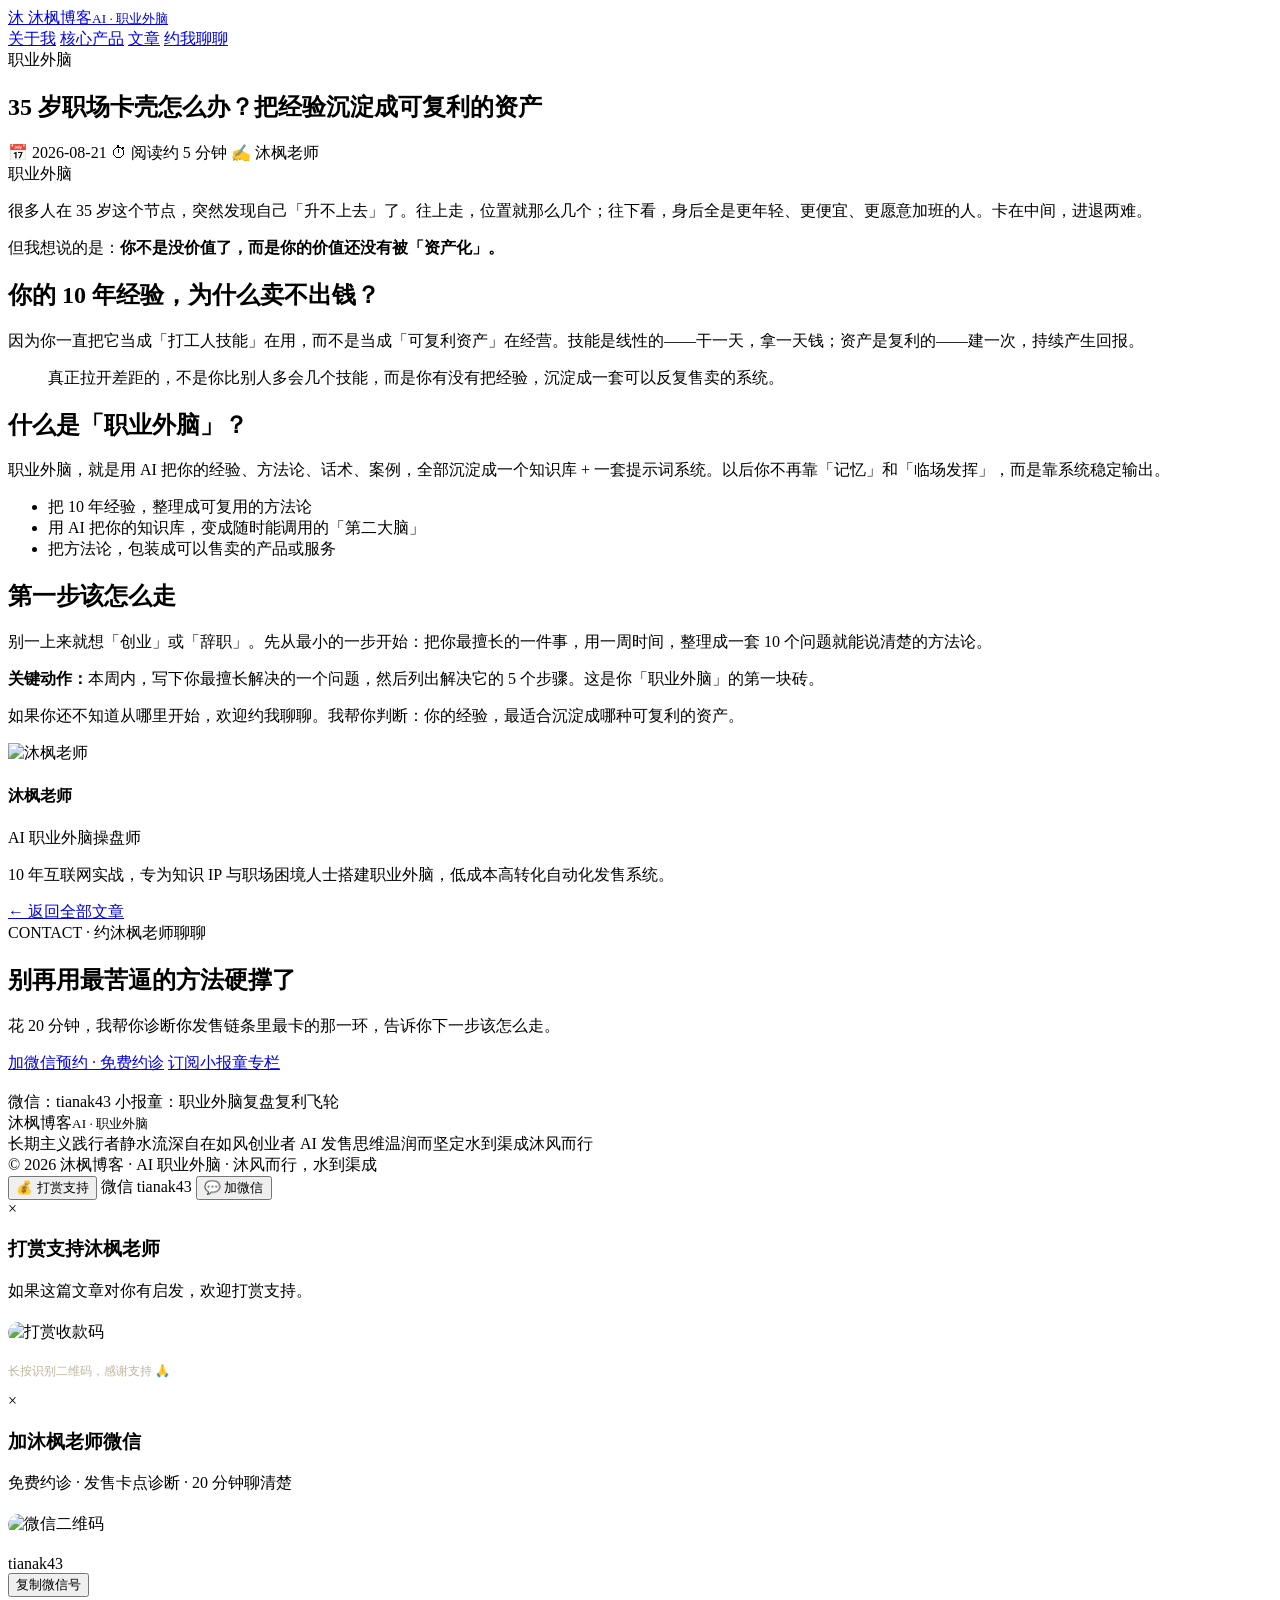
==== article.html @ c53f03a8 "deploy mufeng-blog site" ====
<!DOCTYPE html>
<html lang="zh-CN">
<head>
<meta charset="UTF-8">
<meta name="viewport" content="width=device-width, initial-scale=1.0">
<title>文章详情 · 沐枫博客</title>
<link rel="preconnect" href="https://fonts.googleapis.com">
<link rel="preconnect" href="https://fonts.gstatic.com" crossorigin>
<link href="https://fonts.googleapis.com/css2?family=Noto+Serif+SC:wght@500;600;700;900&family=Noto+Sans+SC:wght@300;400;500;700&display=swap" rel="stylesheet">
<link rel="stylesheet" href="style.css">
</head>
<body>

<!-- 导航 -->
<header id="header">
  <div class="wrap nav">
    <a class="brand" href="index.html">
      <span class="brand-mark">沐</span>
      <span class="brand-name">沐枫博客<small>AI · 职业外脑</small></span>
    </a>
    <nav class="nav-links" id="navLinks">
      <a href="index.html#about">关于我</a>
      <a href="index.html#products">核心产品</a>
      <a href="index.html#posts">文章</a>
      <a href="index.html#contact" class="nav-cta">约我聊聊</a>
    </nav>
    <div class="nav-burger" id="burger" onclick="document.getElementById('navLinks').classList.toggle('open')">
      <span></span><span></span><span></span>
    </div>
  </div>
</header>

<!-- 文章头 -->
<section class="article-hero">
  <div class="article-head">
    <div class="cat" id="aCat">职业外脑</div>
    <h1 id="aTitle">35 岁职场卡壳怎么办？把经验沉淀成可复利的资产</h1>
    <div class="article-meta">
      <span id="aDate">📅 2026-08-21</span>
      <span id="aRead">⏱ 阅读约 5 分钟</span>
      <span>✍️ 沐枫老师</span>
    </div>
  </div>
  <div class="article-cover t3" id="aCover">职业外脑</div>
</section>

<!-- 正文 -->
<article class="article-body">
  <div class="prose" id="aBody"></div>

  <div class="author-box">
    <img src="assets/avatar.jpg" alt="沐枫老师">
    <div class="info">
      <h4>沐枫老师</h4>
      <div class="role">AI 职业外脑操盘师</div>
      <p>10 年互联网实战，专为知识 IP 与职场困境人士搭建职业外脑，低成本高转化自动化发售系统。</p>
    </div>
  </div>

  <div class="back-link"><a href="index.html#posts">← 返回全部文章</a></div>
</article>

<!-- CTA -->
<section class="cta" id="contact">
  <div class="wrap">
    <div class="reveal">
      <div class="sec-kicker" style="color:var(--gold-soft)">CONTACT · 约沐枫老师聊聊</div>
      <h2 class="sec-title">别再用最苦逼的方法硬撑了</h2>
      <p>花 20 分钟，我帮你诊断你发售链条里最卡的那一环，告诉你下一步该怎么走。</p>
      <div class="cta-links">
        <a class="btn btn-primary" href="https://mp.weixin.qq.com/s/91KeBuyKSpL8HPCSSfm9bg" target="_blank" rel="noopener">加微信预约 · 免费约诊</a>
        <a class="btn btn-ghost" href="https://xiaobot.net/p/1968532?refer=0e32756f-9536-4839-a35a-4283cbd5a959" target="_blank" rel="noopener">订阅小报童专栏</a>
      </div>
      <div class="cta-links" style="margin-top:18px">
        <span class="cta-chip">微信：tianak43</span>
        <span class="cta-chip">小报童：职业外脑复盘复利飞轮</span>
      </div>
    </div>
  </div>
</section>

<!-- 页脚 -->
<footer>
  <div class="wrap">
    <div class="foot-grid">
      <div class="foot-brand">沐枫博客<small>AI · 职业外脑</small></div>
      <div class="foot-tags">
        <span>长期主义践行者</span><span>静水流深</span><span>自在如风</span><span>创业者</span>
        <span>AI 发售思维</span><span>温润而坚定</span><span>水到渠成</span><span>沐风而行</span>
      </div>
    </div>
    <div class="foot-bottom">
      © 2026 沐枫博客 · AI 职业外脑 · 沐风而行，水到渠成
    </div>
  </div>
</footer>

<!-- 打赏 / 加微信 浮动条 -->
<div class="float-bar" id="floatBar">
  <button class="fb-btn fb-tip" onclick="openModal('tipModal')">💰 打赏支持</button>
  <span class="fb-id">微信 tianak43</span>
  <button class="fb-btn fb-wx" onclick="openModal('wxModal')">💬 加微信</button>
</div>

<!-- 打赏弹窗 -->
<div class="modal-overlay" id="tipModal">
  <div class="modal">
    <span class="close" onclick="closeModal('tipModal')">×</span>
    <h3>打赏支持沐枫老师</h3>
    <p>如果这篇文章对你有启发，欢迎打赏支持。</p>
    <img src="assets/tip-qr.jpg" alt="打赏收款码" style="display:block;margin:20px auto;max-height:280px;width:auto;border-radius:14px">
    <p style="font-size:12px;color:#c0b49d">长按识别二维码，感谢支持 🙏</p>
  </div>
</div>

<!-- 加微信弹窗 -->
<div class="modal-overlay" id="wxModal">
  <div class="modal">
    <span class="close" onclick="closeModal('wxModal')">×</span>
    <h3>加沐枫老师微信</h3>
    <p>免费约诊 · 发售卡点诊断 · 20 分钟聊清楚</p>
    <img src="assets/wechat-qr.jpg" alt="微信二维码" style="display:block;margin:20px auto;max-height:280px;width:auto;border-radius:14px">
    <div class="wx-id">tianak43</div>
    <button class="btn-copy" id="copyBtn" onclick="copyWx()">复制微信号</button>
  </div>
</div>

<script>
  /* ============================================================
     ★ 在这里添加你的文章（复制下面一段，改 id / 字段即可）
     然后首页卡片链接写 article.html?id=你的id
     ============================================================ */
  const ARTICLES = {
    demo: {
      title: "35 岁职场卡壳怎么办？把经验沉淀成可复利的资产",
      category: "职业外脑",
      coverClass: "t3",
      coverText: "职业外脑",
      date: "2026-08-21",
      read: "阅读约 5 分钟",
      body: `
        <p>很多人在 35 岁这个节点，突然发现自己「升不上去」了。往上走，位置就那么几个；往下看，身后全是更年轻、更便宜、更愿意加班的人。卡在中间，进退两难。</p>
        <p>但我想说的是：<b>你不是没价值了，而是你的价值还没有被「资产化」。</b></p>
        <h2>你的 10 年经验，为什么卖不出钱？</h2>
        <p>因为你一直把它当成「打工人技能」在用，而不是当成「可复利资产」在经营。技能是线性的——干一天，拿一天钱；资产是复利的——建一次，持续产生回报。</p>
        <blockquote>真正拉开差距的，不是你比别人多会几个技能，而是你有没有把经验，沉淀成一套可以反复售卖的系统。</blockquote>
        <h2>什么是「职业外脑」？</h2>
        <p>职业外脑，就是用 AI 把你的经验、方法论、话术、案例，全部沉淀成一个知识库 + 一套提示词系统。以后你不再靠「记忆」和「临场发挥」，而是靠系统稳定输出。</p>
        <ul>
          <li>把 10 年经验，整理成可复用的方法论</li>
          <li>用 AI 把你的知识库，变成随时能调用的「第二大脑」</li>
          <li>把方法论，包装成可以售卖的产品或服务</li>
        </ul>
        <h2>第一步该怎么走</h2>
        <p>别一上来就想「创业」或「辞职」。先从最小的一步开始：把你最擅长的一件事，用一周时间，整理成一套 10 个问题就能说清楚的方法论。</p>
        <div class="callout"><b>关键动作：</b>本周内，写下你最擅长解决的一个问题，然后列出解决它的 5 个步骤。这是你「职业外脑」的第一块砖。</div>
        <p>如果你还不知道从哪里开始，欢迎约我聊聊。我帮你判断：你的经验，最适合沉淀成哪种可复利的资产。</p>
      `
    },

    /* 复制这段来新增一篇文章
    "ai-sellpoint": {
      title: "为什么你发的内容没人下单？",
      category: "AI 发售思维",
      coverClass: "t1",
      coverText: "AI 发售",
      date: "2026-08-20",
      read: "阅读约 6 分钟",
      body: `<p>正文内容……</p>`
    },
    */
  };

  const id = new URLSearchParams(location.search).get('id') || 'demo';
  const a = ARTICLES[id] || ARTICLES.demo;

  document.title = a.title + ' · 沐枫博客';
  document.getElementById('aTitle').textContent = a.title;
  document.getElementById('aCat').textContent = a.category;
  document.getElementById('aDate').textContent = '📅 ' + a.date;
  document.getElementById('aRead').textContent = '⏱ ' + a.read;
  const cover = document.getElementById('aCover');
  cover.className = 'article-cover ' + (a.coverClass || 't3');
  cover.textContent = a.coverText || a.category;
  document.getElementById('aBody').innerHTML = a.body;

  // 导航滚动阴影 + 移动端菜单
  const header = document.getElementById('header');
  const onScroll = () => header.classList.toggle('scrolled', window.scrollY > 20);
  window.addEventListener('scroll', onScroll, { passive: true });
  onScroll();
  document.querySelectorAll('.nav-links a').forEach(x =>
    x.addEventListener('click', () => document.getElementById('navLinks').classList.remove('open')));

  // 打赏 / 加微信 浮动条：正文进入视口后显示
  const floatBar = document.getElementById('floatBar');
  window.addEventListener('scroll', () => {
    const article = document.querySelector('.article-body');
    if (!article) return;
    const show = article.getBoundingClientRect().top < window.innerHeight * 0.6;
    floatBar.classList.toggle('show', show);
  }, { passive: true });

  function openModal(id) { document.getElementById(id).classList.add('open'); document.body.style.overflow = 'hidden'; }
  function closeModal(id) { document.getElementById(id).classList.remove('open'); document.body.style.overflow = ''; }
  document.querySelectorAll('.modal-overlay').forEach(ov =>
    ov.addEventListener('click', e => { if (e.target === ov) closeModal(ov.id); }));

  function copyWx() {
    const btn = document.getElementById('copyBtn');
    const done = () => { btn.textContent = '已复制 ✓'; btn.classList.add('copied'); setTimeout(() => { btn.textContent = '复制微信号'; btn.classList.remove('copied'); }, 2000); };
    if (navigator.clipboard && navigator.clipboard.writeText) {
      navigator.clipboard.writeText('tianak43').then(done).catch(() => { btn.textContent = '请手动输入：tianak43'; });
    } else {
      btn.textContent = '请手动输入：tianak43';
    }
  }
</script>

</body>
</html>
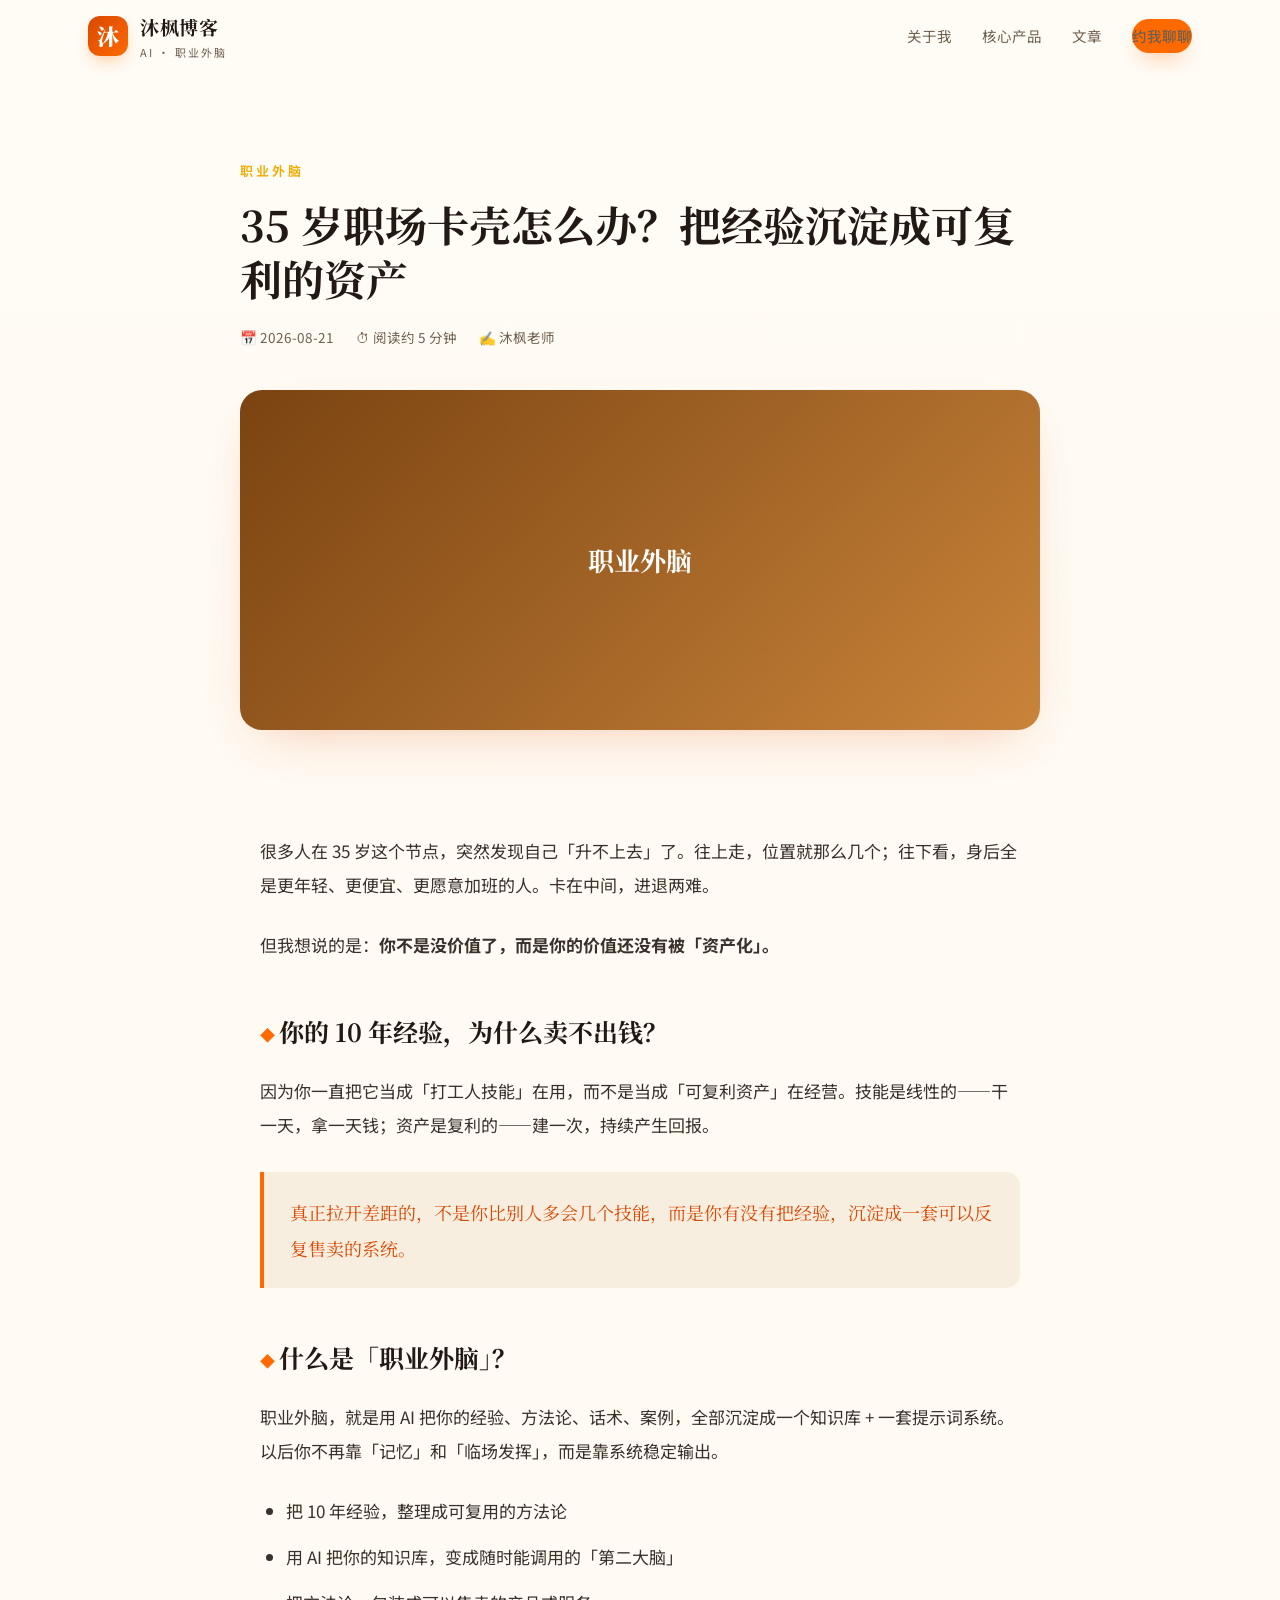
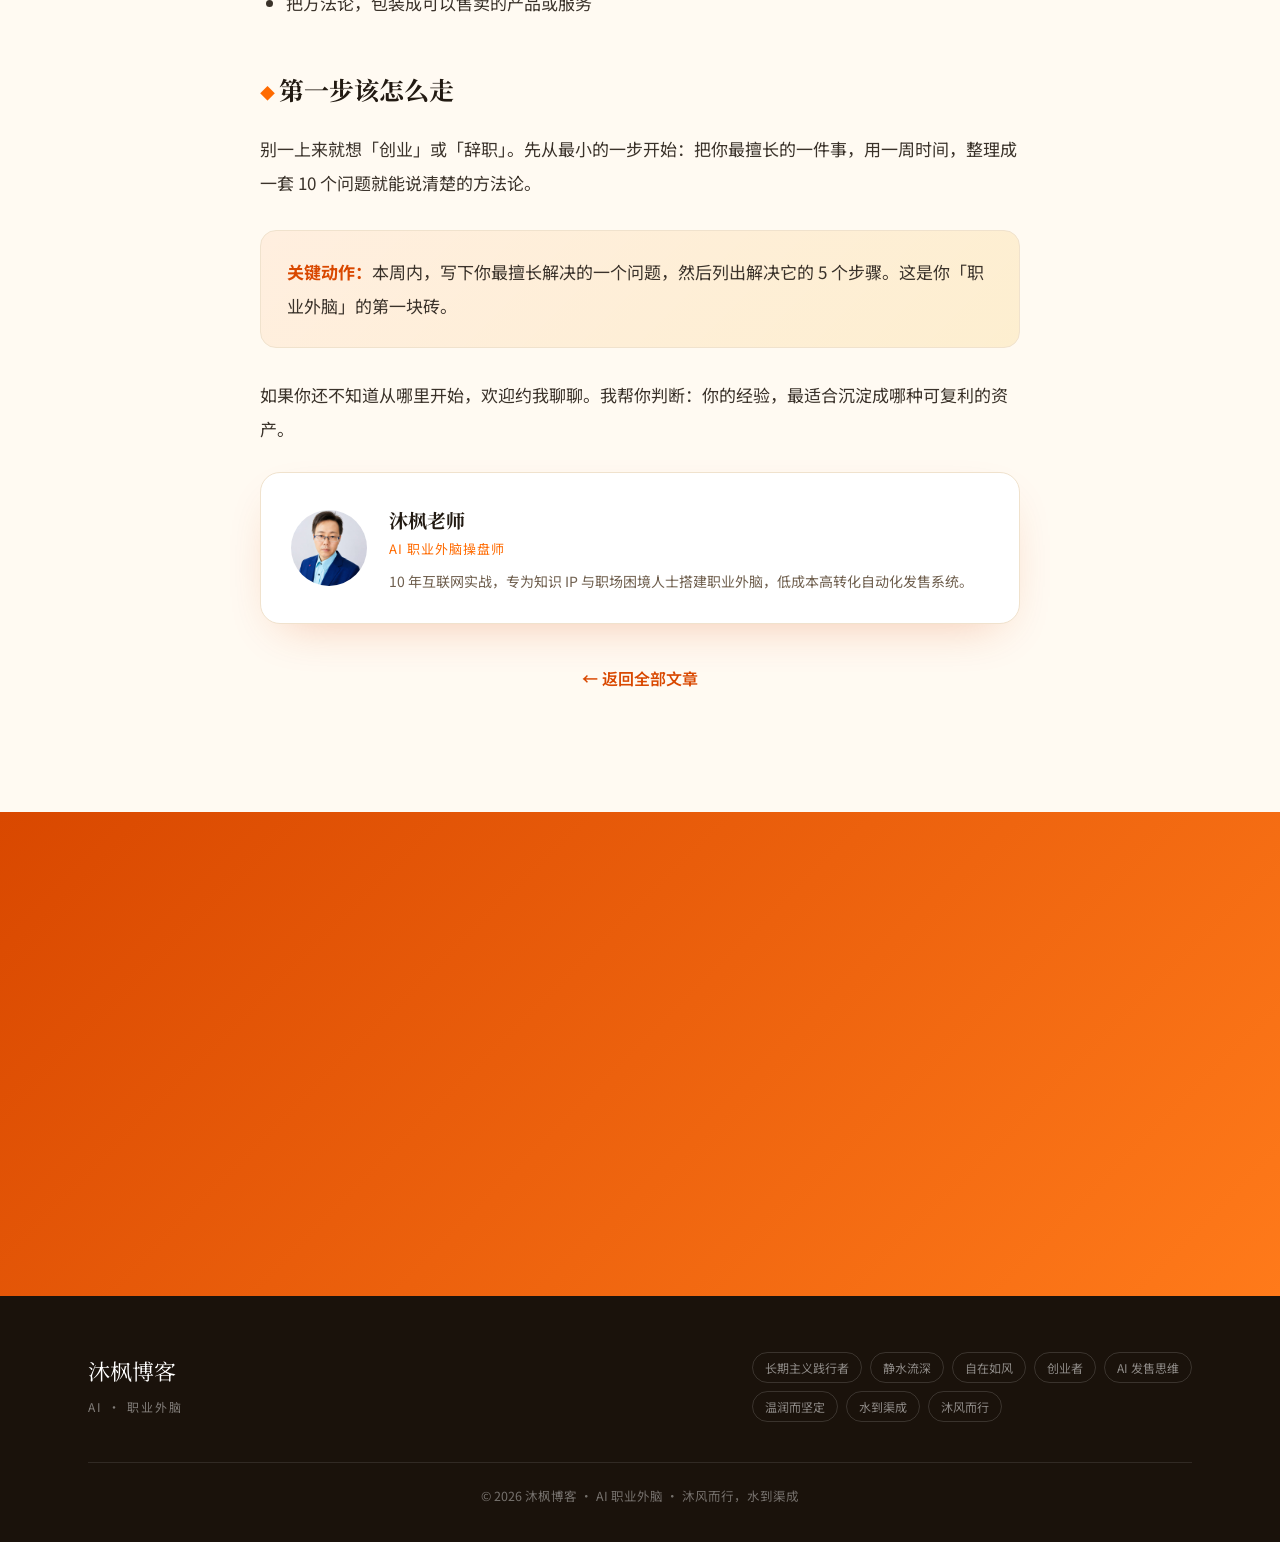
==== commit b5532d84: "add 3 articles" ====
--- a/article.html
+++ b/article.html
@@ -158,17 +158,87 @@
       `
     },
 
-    /* 复制这段来新增一篇文章
-    "ai-sellpoint": {
-      title: "为什么你发的内容没人下单？",
-      category: "AI 发售思维",
+    dianjinshou: {
+      title: "发售点金手：把「想卖不会卖」的课程，变成一套能成交的发售方案",
+      category: "发售点金手",
       coverClass: "t1",
-      coverText: "AI 发售",
+      coverText: "发售点金手",
       date: "2026-08-20",
       read: "阅读约 6 分钟",
-      body: `<p>正文内容……</p>`
+      body: `
+        <p>做知识付费最难受的，往往不是「做课」，而是「卖课」。</p>
+        <p>课做出来了，朋友圈要发、直播要讲、销售页要改、私聊要跟——天天写到半夜，可客户看完还是没感觉，咨询没几个，成交全靠硬催。</p>
+        <p>你不是不努力。你是<strong>缺一套把「想卖」变成「能卖」的系统</strong>。</p>
+        <h2>一场能成交的发售，就这五步</h2>
+        <p>我把一场真正能成交的发售，拆成五个环节。缺一个，最后一步都会漏气。</p>
+        <h2>第一步 · 有卖点</h2>
+        <p>大部分课程卖不动，卡在第一步：你自己都说不清「这门课到底解决了谁、什么问题」。卖点不是「我讲了很多干货」，而是「学完你就能……」的那个结果。</p>
+        <h2>第二步 · 有内容</h2>
+        <p>卖点定了，才有内容。朋友圈、直播、销售页，本质上都是同一个卖点的不同表达，不是三套互不相干的东西。</p>
+        <h2>第三步 · 有话术</h2>
+        <p>客户不问，不是没需求，是你没给他「值得问一句」的话术钩子。好的话术不是逼单，是帮客户把心里的疑问说出来。</p>
+        <h2>第四步 · 有节奏</h2>
+        <p>发售不是一天憋个大招，是一连串有节奏的铺垫、升温、成交、交付。节奏乱了，再好的内容也白费。</p>
+        <h2>第五步 · 有成交路径</h2>
+        <p>从「看到你」到「付钱」，中间每一步都要有人接。路径断了，前面全白干。</p>
+        <blockquote>真正卡住你的，不是不会用 AI，而是没有一套能直接生产成交素材的提示词系统。</blockquote>
+        <div class="callout"><strong>下一步动作：</strong>拿你正在卖的那门课，写下「学完这门课，学员能做出什么结果」。写不出来，说明第一步还没走通——这比任何技巧都重要。</div>
+        <p>发售从来不靠灵感，靠的是把这五步一步步走扎实。</p>
+      `
     },
-    */
+
+    tishici: {
+      title: "为什么你的 AI 内容没人下单？你缺的不是 AI，是一套提示词系统",
+      category: "AI 发售思维",
+      coverClass: "t2",
+      coverText: "AI 发售思维",
+      date: "2026-08-18",
+      read: "阅读约 5 分钟",
+      body: `
+        <p>很多人以为「会用 AI」就等于「会卖货」。这是最大的误会。</p>
+        <p>AI 确实帮你生成了很多内容：朋友圈、直播稿、销售页、私聊话术，几秒钟出一堆。可发出去——没人心动、没人咨询、没人下单。</p>
+        <p>于是你得出结论：AI 不过如此。其实不是 AI 没用，是<strong>你给它的指令，本来就不对</strong>。</p>
+        <h2>AI 是放大镜，不是发动机</h2>
+        <p>你给它「帮我写一条朋友圈」，它给你的是一条平庸的朋友圈；你给它一套带成交视角的提示词，它给你的才是能戳中客户的内容。输入决定输出。</p>
+        <h2>三个最常见的错</h2>
+        <ul>
+          <li><strong>把 AI 当搜索引擎</strong>——问它「怎么写文案」，得到的都是正确的废话；</li>
+          <li><strong>让 AI 自由发挥</strong>——没有约束，它就给你一堆漂亮但不动人的词；</li>
+          <li><strong>没有成交视角</strong>——写的时候只想「好看」，没想「客户看完会不会想咨询」。</li>
+        </ul>
+        <h2>什么是一套「能成交」的提示词系统</h2>
+        <p>它不是一句提示词，是一组被验证过的、按发售环节组织的指令集：卖点提炼、朋友圈钩子、直播逐字稿、私聊破冰、逼单节奏，每个环节都有固定的模板。</p>
+        <blockquote>AI 帮你把「写」变快了，但「写什么、写给谁、为什么能成交」这三件事，得由系统来保证。</blockquote>
+        <div class="callout"><strong>下一步动作：</strong>把你最近发的一条朋友圈拿出来，问自己三个问题：这条是给谁看的？看完他会有什么感受？看完他想不想来找你？答不上来，就说明缺了「成交视角」。</div>
+        <p>工具不决定结果，系统才决定结果。</p>
+      `
+    },
+
+    fulifeilun: {
+      title: "从职场困局到复利飞轮：普通人怎么迈出第一步",
+      category: "复利飞轮",
+      coverClass: "t3",
+      coverText: "复利飞轮",
+      date: "2026-08-15",
+      read: "阅读约 7 分钟",
+      body: `
+        <p>35 岁前后，很多人会突然撞上一堵墙：往上升，位子就那么多；往下看，身后全是更年轻、更便宜的人。</p>
+        <p>卡在中间，进退两难。但我要说一句可能不好听的话：<strong>你不是没价值了，是你的价值还没被「资产化」</strong>。</p>
+        <h2>技能是线性的，资产是复利的</h2>
+        <p>打工人的技能，干一天拿一天钱，是线性的；资产，建一次持续产生回报，是复利的。同样 10 年经验，有人把它当技能慢慢耗，有人把它变成一套可反复售卖的东西——十年后，差距天壤之别。</p>
+        <h2>什么是「复利飞轮」</h2>
+        <p>把你最擅长的那件事，沉淀成方法论 → 用方法论做出产品 → 产品带来用户和口碑 → 反过来继续打磨方法论。转起来之后，它会自己越转越快。</p>
+        <h2>第一步：找到你「能复利」的那块经验</h2>
+        <ul>
+          <li>你解决过最多、别人常来问你的那个问题是什么？</li>
+          <li>这个问题，你能不能讲出 5 个步骤？</li>
+          <li>讲完之后，对方能不能照着做出结果？</li>
+        </ul>
+        <blockquote>拉开差距的，不是你比别人多会几个技能，而是你有没有把经验，沉淀成一套可以反复售卖的系统。</blockquote>
+        <div class="callout"><strong>下一步动作：</strong>本周内，写下你最擅长解决的一个问题，以及解决它的 5 个步骤。这是你复利飞轮的第一块砖。</div>
+        <p>别等「想清楚了」再开始。飞轮是在转动的过程中，越转越清楚的。</p>
+      `
+    }
   };
 
   const id = new URLSearchParams(location.search).get('id') || 'demo';
--- a/style.css
+++ b/style.css
@@ -0,0 +1,416 @@
+/* ============================================================
+   沐枫博客 · AI 职业外脑
+   成交学 · 暖橙配色主题
+   ============================================================ */
+:root {
+  --ink: #221a12;            /* 主文字 暖墨 */
+  --ink-soft: #6f5f4e;       /* 次级文字 */
+  --paper: #fffaf2;          /* 暖纸底 */
+  --paper-2: #f8eee0;        /* 深一档暖底 */
+  --card: #ffffff;
+  --brand: #ff6a00;          /* 主橙 */
+  --brand-deep: #d94800;     /* 深橙红 */
+  --brand-soft: #ffa04d;     /* 浅橙 */
+  --gold: #f2a900;           /* 金色 */
+  --gold-soft: #ffe0a3;      /* 浅金 */
+  --line: #f0e2cd;
+  --shadow: 0 18px 50px -22px rgba(217, 72, 0, .32);
+  --radius: 20px;
+  --maxw: 1160px;
+  --serif: "Noto Serif SC", "Songti SC", "STSong", "SimSun", Georgia, serif;
+  --sans: "Noto Sans SC", -apple-system, BlinkMacSystemFont, "PingFang SC", "Hiragino Sans GB", "Microsoft YaHei", "Segoe UI", Roboto, sans-serif;
+}
+
+* { margin: 0; padding: 0; box-sizing: border-box; }
+html { scroll-behavior: smooth; -webkit-text-size-adjust: 100%; }
+body {
+  font-family: var(--sans);
+  color: var(--ink);
+  background: var(--paper);
+  line-height: 1.75;
+  font-weight: 400;
+  overflow-x: hidden;
+}
+a { color: inherit; text-decoration: none; }
+img { max-width: 100%; display: block; }
+::selection { background: rgba(255, 106, 0, .18); }
+
+.wrap { max-width: var(--maxw); margin: 0 auto; padding: 0 28px; }
+section { padding: 96px 0; position: relative; }
+
+/* ===== 顶部导航 ===== */
+header {
+  position: fixed; top: 0; left: 0; right: 0; z-index: 100;
+  transition: background .35s ease, box-shadow .35s ease, border-color .35s ease;
+  border-bottom: 1px solid transparent;
+}
+header.scrolled {
+  background: rgba(255, 250, 242, .88);
+  backdrop-filter: blur(14px);
+  -webkit-backdrop-filter: blur(14px);
+  border-bottom-color: var(--line);
+}
+.nav { display: flex; align-items: center; justify-content: space-between; height: 72px; }
+.brand { display: flex; align-items: center; gap: 12px; }
+.brand-mark {
+  width: 40px; height: 40px; border-radius: 12px;
+  background: linear-gradient(135deg, var(--brand-deep), var(--brand));
+  color: #fff; display: grid; place-items: center;
+  font-family: var(--serif); font-weight: 900; font-size: 22px;
+  box-shadow: 0 8px 20px -8px rgba(255, 106, 0, .6);
+}
+.brand-name { font-family: var(--serif); font-weight: 700; font-size: 19px; letter-spacing: .5px; }
+.brand-name small { display: block; font-family: var(--sans); font-weight: 400; font-size: 11px; color: var(--ink-soft); letter-spacing: 2px; }
+.nav-links { display: flex; gap: 30px; align-items: center; }
+.nav-links a { font-size: 14.5px; color: var(--ink-soft); position: relative; padding: 4px 0; transition: color .2s; }
+.nav-links a::after {
+  content: ""; position: absolute; left: 0; bottom: -2px; width: 0; height: 2px;
+  background: var(--brand); border-radius: 2px; transition: width .25s ease;
+}
+.nav-links a:hover { color: var(--brand-deep); }
+.nav-links a:hover::after { width: 100%; }
+.nav-cta {
+  background: var(--brand); color: #fff; padding: 9px 20px; border-radius: 999px;
+  font-size: 14px; font-weight: 500; transition: background .25s, transform .25s;
+  box-shadow: 0 10px 24px -10px rgba(255, 106, 0, .6);
+}
+.nav-cta:hover { background: var(--brand-deep); transform: translateY(-1px); }
+.nav-burger { display: none; flex-direction: column; gap: 5px; cursor: pointer; padding: 6px; }
+.nav-burger span { width: 24px; height: 2px; background: var(--ink); border-radius: 2px; transition: .3s; }
+
+/* ===== Hero ===== */
+.hero {
+  min-height: 100vh; display: flex; align-items: center;
+  background:
+    radial-gradient(1100px 600px at 85% -10%, rgba(255, 106, 0, .14), transparent 60%),
+    radial-gradient(900px 500px at -10% 110%, rgba(242, 169, 0, .20), transparent 55%),
+    linear-gradient(180deg, #fffcf6 0%, var(--paper) 100%);
+  padding: 140px 0 90px;
+  overflow: hidden;
+}
+.hero::before {
+  content: ""; position: absolute; inset: 0; pointer-events: none; opacity: .5;
+  background-image: radial-gradient(rgba(217, 72, 0, .05) 1px, transparent 1px);
+  background-size: 28px 28px;
+  mask-image: linear-gradient(180deg, #000 0%, transparent 80%);
+}
+.hero-grid { display: grid; grid-template-columns: 1.15fr .85fr; gap: 60px; align-items: center; position: relative; }
+.hero-eyebrow {
+  display: inline-flex; align-items: center; gap: 10px;
+  font-size: 13.5px; letter-spacing: 2px; color: var(--brand);
+  font-weight: 600; margin-bottom: 22px;
+}
+.hero-eyebrow::before { content: ""; width: 34px; height: 2px; background: var(--gold); }
+.hero h1 { font-family: var(--serif); font-size: clamp(42px, 6vw, 66px); font-weight: 900; line-height: 1.18; letter-spacing: 1px; }
+.hero h1 .name { color: var(--brand-deep); }
+.hero .sub { margin-top: 18px; font-size: clamp(17px, 2.2vw, 21px); color: var(--ink-soft); font-weight: 400; max-width: 560px; }
+.hero .sub b { color: var(--brand-deep); font-weight: 600; }
+.hero-tags { display: flex; flex-wrap: wrap; gap: 10px; margin-top: 28px; }
+.hero-tags span {
+  font-size: 13px; padding: 7px 15px; border-radius: 999px;
+  border: 1px solid var(--line); background: rgba(255,255,255,.7);
+  color: var(--ink-soft); transition: .25s;
+}
+.hero-tags span:hover { border-color: var(--brand-soft); color: var(--brand-deep); transform: translateY(-2px); }
+.hero-actions { display: flex; gap: 16px; margin-top: 38px; flex-wrap: wrap; }
+.btn { display: inline-flex; align-items: center; gap: 8px; padding: 14px 30px; border-radius: 999px; font-size: 15px; font-weight: 500; transition: .25s; cursor: pointer; border: none; font-family: inherit; }
+.btn-primary { background: var(--brand); color: #fff; box-shadow: 0 16px 34px -12px rgba(255, 106, 0, .55); }
+.btn-primary:hover { background: var(--brand-deep); transform: translateY(-2px); }
+.btn-ghost { background: transparent; color: var(--brand-deep); border: 1.5px solid var(--brand-soft); }
+.btn-ghost:hover { background: rgba(255, 106, 0, .07); transform: translateY(-2px); }
+.hero-meta { display: flex; gap: 34px; margin-top: 44px; flex-wrap: wrap; }
+.hero-meta .m b { display: block; font-family: var(--serif); font-size: 26px; color: var(--brand-deep); }
+.hero-meta .m span { font-size: 12.5px; color: var(--ink-soft); letter-spacing: 1px; }
+
+.hero-visual { position: relative; display: flex; justify-content: center; }
+.hero-card {
+  width: 100%; max-width: 380px; background: var(--card);
+  border-radius: 28px; padding: 34px 30px;
+  box-shadow: var(--shadow); border: 1px solid rgba(240, 226, 205, .8);
+  position: relative;
+}
+.hero-card .seal {
+  position: absolute; top: -22px; right: 26px; width: 56px; height: 56px;
+  background: linear-gradient(135deg, var(--gold), #c88400); color: #fff;
+  border-radius: 50%; display: grid; place-items: center; font-family: var(--serif);
+  font-weight: 900; font-size: 13px; line-height: 1.15; text-align: center;
+  box-shadow: 0 12px 26px -8px rgba(200, 132, 0, .6); transform: rotate(8deg);
+}
+.hero-card .avatar {
+  width: 96px; height: 96px; border-radius: 50%; margin: 0 auto 18px;
+  object-fit: cover; display: block;
+  box-shadow: 0 14px 30px -10px rgba(217, 72, 0, .45);
+  border: 3px solid #fff;
+}
+.hero-card h3 { text-align: center; font-family: var(--serif); font-size: 24px; }
+.hero-card .role { text-align: center; color: var(--brand); font-size: 14px; letter-spacing: 2px; margin-top: 4px; font-weight: 500; }
+.hero-card .divider { height: 1px; background: var(--line); margin: 20px 0; }
+.hero-card ul { list-style: none; }
+.hero-card li { display: flex; gap: 10px; font-size: 14.5px; color: var(--ink-soft); padding: 7px 0; align-items: flex-start; }
+.hero-card li::before { content: "◆"; color: var(--gold); font-size: 9px; margin-top: 8px; }
+
+/* ===== 通用节标题 ===== */
+.sec-head { max-width: 720px; margin: 0 auto 56px; text-align: center; }
+.sec-kicker { font-size: 13px; letter-spacing: 3px; color: var(--gold); font-weight: 600; }
+.sec-title { font-family: var(--serif); font-size: clamp(28px, 4vw, 40px); font-weight: 700; margin-top: 12px; line-height: 1.3; }
+.sec-title em { font-style: normal; color: var(--brand-deep); }
+.sec-desc { margin-top: 16px; color: var(--ink-soft); font-size: 16px; }
+
+/* ===== 关于 ===== */
+.about { background: linear-gradient(180deg, var(--paper) 0%, #fff 100%); }
+.about-grid { display: grid; grid-template-columns: .9fr 1.1fr; gap: 60px; align-items: center; }
+.about-photo {
+  position: relative; border-radius: 28px; overflow: hidden; aspect-ratio: 4/5;
+  background: linear-gradient(160deg, var(--brand-deep), var(--brand-soft));
+  display: grid; place-items: center; box-shadow: var(--shadow);
+}
+.about-photo img { position: absolute; inset: 0; width: 100%; height: 100%; object-fit: cover; }
+.about-photo .caption { position: absolute; bottom: 22px; left: 22px; color: #fff; font-size: 13px; letter-spacing: 2px; text-shadow: 0 2px 10px rgba(0,0,0,.4); z-index: 1; }
+.about-body .intro { font-size: 17px; color: var(--ink-soft); }
+.about-body .intro b { color: var(--brand-deep); }
+.about-facts { display: grid; grid-template-columns: 1fr 1fr; gap: 14px; margin: 28px 0; }
+.fact { background: var(--paper); border: 1px solid var(--line); border-radius: 14px; padding: 16px 18px; }
+.fact b { display: block; font-family: var(--serif); color: var(--brand-deep); font-size: 15px; }
+.fact span { font-size: 12.5px; color: var(--ink-soft); }
+.about-points { list-style: none; }
+.about-points li { display: flex; gap: 12px; padding: 11px 0; border-bottom: 1px dashed var(--line); font-size: 15px; align-items: flex-start; }
+.about-points li:last-child { border-bottom: none; }
+.about-points .tick { color: var(--brand); font-weight: 700; flex-shrink: 0; }
+
+/* ===== 产品 ===== */
+.products { background: var(--paper-2); }
+.cards { display: grid; grid-template-columns: repeat(3, 1fr); gap: 26px; }
+.card {
+  background: var(--card); border-radius: var(--radius); padding: 34px 30px;
+  border: 1px solid var(--line); transition: .3s; position: relative; overflow: hidden;
+}
+.card:hover { transform: translateY(-6px); box-shadow: var(--shadow); border-color: transparent; }
+.card .num { font-family: var(--serif); font-size: 13px; letter-spacing: 2px; color: var(--gold); font-weight: 600; }
+.card .icon {
+  width: 52px; height: 52px; border-radius: 14px; margin: 16px 0 20px;
+  display: grid; place-items: center; font-size: 24px;
+  background: linear-gradient(135deg, rgba(255,106,0,.12), rgba(242,169,0,.06));
+}
+.card h3 { font-family: var(--serif); font-size: 22px; margin-bottom: 10px; }
+.card p { color: var(--ink-soft); font-size: 14.5px; }
+.card .tag-row { display: flex; flex-wrap: wrap; gap: 8px; margin-top: 18px; }
+.card .tag-row span { font-size: 12px; padding: 5px 12px; border-radius: 999px; background: var(--paper-2); color: var(--brand-deep); }
+.card.featured { background: linear-gradient(160deg, var(--brand-deep), #ff7a1a); color: #fff; border-color: transparent; }
+.card.featured p { color: rgba(255,255,255,.86); }
+.card.featured .num, .card.featured h3 { color: #fff; }
+.card.featured .icon { background: rgba(255,255,255,.14); }
+.card.featured .tag-row span { background: rgba(255,255,255,.16); color: #fff; }
+.card.featured .btn-line { color: var(--gold-soft); font-weight: 600; margin-top: 20px; display: inline-flex; align-items: center; gap: 6px; }
+
+/* ===== 痛点 ===== */
+.pain { background: linear-gradient(180deg, #23170c 0%, #130c05 100%); color: #fff; overflow: hidden; }
+.pain::after { content: ""; position: absolute; inset: 0; pointer-events: none; opacity: .25;
+  background-image: radial-gradient(rgba(255, 160, 77, .16) 1px, transparent 1px); background-size: 30px 30px; }
+.pain .sec-title { color: #fff; }
+.pain .sec-kicker { color: var(--gold-soft); }
+.pain .sec-desc { color: rgba(255,255,255,.72); }
+.pain-quote { text-align: center; max-width: 760px; margin: 0 auto 46px; font-family: var(--serif); font-size: clamp(18px, 2.4vw, 23px); line-height: 1.9; }
+.pain-quote em { font-style: normal; color: var(--gold-soft); }
+.pain-grid { display: grid; grid-template-columns: repeat(3, 1fr); gap: 22px; position: relative; z-index: 1; }
+.pain-card { background: rgba(255,255,255,.06); border: 1px solid rgba(255,255,255,.14); border-radius: 18px; padding: 28px 26px; backdrop-filter: blur(4px); }
+.pain-card .ph { font-size: 30px; margin-bottom: 14px; }
+.pain-card h4 { font-size: 17px; margin-bottom: 10px; font-weight: 600; }
+.pain-card p { color: rgba(255,255,255,.7); font-size: 14px; }
+.pain-card p em { font-style: normal; color: var(--gold-soft); }
+
+/* ===== 解决路径（五步） ===== */
+.solution { background: #fff; }
+.steps { display: grid; grid-template-columns: repeat(5, 1fr); gap: 18px; margin-top: 10px; }
+.step { text-align: center; position: relative; padding: 26px 14px; }
+.step .dot {
+  width: 54px; height: 54px; margin: 0 auto 16px; border-radius: 50%;
+  display: grid; place-items: center; font-family: var(--serif); font-weight: 900; font-size: 20px;
+  background: linear-gradient(135deg, var(--gold), #d18b00); color: #fff;
+  box-shadow: 0 12px 26px -8px rgba(209, 139, 0, .5);
+}
+.step h4 { font-family: var(--serif); font-size: 17px; margin-bottom: 6px; }
+.step p { font-size: 13px; color: var(--ink-soft); }
+.step:not(:last-child)::after {
+  content: ""; position: absolute; top: 27px; right: -9px; width: 18px; height: 1px;
+  background: var(--gold); opacity: .5;
+}
+.solution-banner {
+  margin-top: 52px; display: flex; align-items: center; gap: 42px; text-align: left;
+  background: linear-gradient(135deg, rgba(255,106,0,.08), rgba(242,169,0,.12));
+  border: 1px solid var(--line); border-radius: var(--radius); padding: 34px 38px;
+}
+.solution-banner .sb-img { width: 200px; flex-shrink: 0; border-radius: 16px; box-shadow: 0 18px 40px -16px rgba(0,0,0,.35); }
+.solution-banner .sb-text { flex: 1; }
+.solution-banner p { font-family: var(--serif); font-size: 20px; line-height: 1.8; }
+.solution-banner p b { color: var(--brand-deep); }
+.solution-banner .sb-tag { display: inline-block; margin-top: 14px; font-size: 14px; color: var(--ink-soft); }
+@media (max-width: 640px) {
+  .solution-banner { flex-direction: column; text-align: center; gap: 24px; }
+  .solution-banner .sb-img { width: 170px; margin: 0 auto; }
+}
+
+/* ===== 目标用户 ===== */
+.audience { background: var(--paper); }
+.aud-grid { display: grid; grid-template-columns: repeat(4, 1fr); gap: 20px; }
+.aud { background: var(--card); border: 1px solid var(--line); border-radius: 18px; padding: 28px 24px; transition: .3s; }
+.aud:hover { transform: translateY(-4px); box-shadow: var(--shadow); }
+.aud .emoji { font-size: 30px; }
+.aud h4 { font-family: var(--serif); font-size: 17px; margin: 14px 0 8px; }
+.aud p { font-size: 13.5px; color: var(--ink-soft); }
+
+/* ===== 文章 ===== */
+.posts { background: #fff; }
+.post-grid { display: grid; grid-template-columns: repeat(3, 1fr); gap: 26px; }
+.post { background: var(--paper); border: 1px solid var(--line); border-radius: var(--radius); overflow: hidden; transition: .3s; display: flex; flex-direction: column; }
+.post:hover { transform: translateY(-5px); box-shadow: var(--shadow); }
+.post .thumb { height: 170px; display: grid; place-items: center; color: #fff; font-family: var(--serif); font-size: 20px; font-weight: 700; }
+.post .body { padding: 24px 26px 26px; display: flex; flex-direction: column; flex: 1; }
+.post .cat { font-size: 12px; letter-spacing: 2px; color: var(--gold); font-weight: 600; }
+.post h4 { font-family: var(--serif); font-size: 19px; margin: 8px 0 10px; line-height: 1.5; }
+.post p { font-size: 13.5px; color: var(--ink-soft); flex: 1; }
+.post .more { margin-top: 16px; font-size: 13.5px; color: var(--brand); font-weight: 600; display: inline-flex; align-items: center; gap: 5px; }
+.t1 { background: linear-gradient(135deg, var(--brand-deep), var(--brand-soft)); }
+.t2 { background: linear-gradient(135deg, #a36a00, var(--gold)); }
+.t3 { background: linear-gradient(135deg, #7a4311, #c9843a); }
+
+/* ===== CTA ===== */
+.cta { background: linear-gradient(135deg, var(--brand-deep), #ff7a1a); color: #fff; text-align: center; }
+.cta .sec-title { color: #fff; }
+.cta p { color: rgba(255,255,255,.85); max-width: 640px; margin: 18px auto 34px; }
+.cta .btn-primary { background: #fff; color: var(--brand-deep); box-shadow: 0 16px 34px -12px rgba(0,0,0,.3); }
+.cta .btn-primary:hover { background: var(--gold-soft); color: #5b3a00; }
+.cta .btn-ghost { color: #fff; border-color: rgba(255,255,255,.6); }
+.cta .btn-ghost:hover { background: rgba(255,255,255,.12); }
+.cta-links { display: flex; justify-content: center; gap: 18px; flex-wrap: wrap; }
+.cta-chip {
+  display: inline-flex; align-items: center; gap: 8px; padding: 12px 22px; border-radius: 999px;
+  background: rgba(255,255,255,.14); border: 1px solid rgba(255,255,255,.3); font-size: 14px;
+}
+
+/* ===== 页脚 ===== */
+footer { background: #1a120b; color: rgba(255,255,255,.55); padding: 56px 0 36px; }
+.foot-grid { display: flex; justify-content: space-between; gap: 40px; flex-wrap: wrap; }
+.foot-brand { font-family: var(--serif); font-size: 22px; color: #fff; }
+.foot-brand small { display: block; font-family: var(--sans); font-size: 12px; color: rgba(255,255,255,.45); letter-spacing: 2px; margin-top: 6px; }
+.foot-tags { display: flex; flex-wrap: wrap; gap: 8px; max-width: 440px; }
+.foot-tags span { font-size: 12px; color: rgba(255,255,255,.5); border: 1px solid rgba(255,255,255,.14); padding: 4px 12px; border-radius: 999px; }
+.foot-bottom { margin-top: 40px; padding-top: 22px; border-top: 1px solid rgba(255,255,255,.1); font-size: 12.5px; text-align: center; color: rgba(255,255,255,.4); }
+
+/* ===== 文章详情页 ===== */
+.article-hero { padding: 160px 0 64px; background: linear-gradient(180deg, #fffcf6, var(--paper)); }
+.article-head { max-width: 800px; margin: 0 auto; }
+.article-head .cat { font-size: 13px; letter-spacing: 3px; color: var(--gold); font-weight: 600; }
+.article-head h1 { font-family: var(--serif); font-size: clamp(28px, 4.5vw, 42px); line-height: 1.3; margin: 14px 0 20px; }
+.article-meta { display: flex; gap: 22px; color: var(--ink-soft); font-size: 13.5px; flex-wrap: wrap; }
+.article-meta span { display: inline-flex; align-items: center; gap: 6px; }
+.article-cover { max-width: 800px; margin: 40px auto 0; border-radius: 22px; overflow: hidden; height: 340px; display: grid; place-items: center; color: #fff; font-family: var(--serif); font-size: 26px; font-weight: 700; box-shadow: var(--shadow); }
+.article-body { max-width: 760px; margin: 0 auto; padding: 40px 0 80px; }
+.prose { font-size: 17px; line-height: 2.0; color: #3a322a; }
+.prose p { margin-bottom: 26px; }
+.prose h2 { font-family: var(--serif); font-size: 25px; margin: 44px 0 18px; color: var(--ink); }
+.prose h2::before { content: "◆ "; color: var(--brand); font-size: .6em; vertical-align: middle; }
+.prose ul, .prose ol { margin: 0 0 26px; padding-left: 26px; }
+.prose li { margin-bottom: 12px; }
+.prose blockquote {
+  border-left: 4px solid var(--brand); background: var(--paper-2); border-radius: 0 14px 14px 0;
+  padding: 22px 26px; margin: 30px 0; font-family: var(--serif); font-size: 18px; color: var(--brand-deep);
+}
+.prose .callout {
+  background: linear-gradient(135deg, rgba(255,106,0,.08), rgba(242,169,0,.14));
+  border: 1px solid var(--line); border-radius: 16px; padding: 24px 26px; margin: 30px 0;
+}
+.prose .callout b { color: var(--brand-deep); }
+
+.author-box {
+  max-width: 760px; margin: 0 auto; background: var(--card); border: 1px solid var(--line);
+  border-radius: var(--radius); padding: 30px; display: flex; gap: 22px; align-items: center; box-shadow: var(--shadow);
+}
+.author-box img { width: 76px; height: 76px; border-radius: 50%; object-fit: cover; flex-shrink: 0; }
+.author-box .info h4 { font-family: var(--serif); font-size: 19px; }
+.author-box .info .role { color: var(--brand); font-size: 13px; letter-spacing: 1px; margin: 2px 0 8px; }
+.author-box .info p { font-size: 14px; color: var(--ink-soft); }
+.back-link { text-align: center; margin: 40px 0; }
+.back-link a { color: var(--brand-deep); font-weight: 600; }
+
+/* ===== 显现动画 ===== */
+.reveal { opacity: 0; transform: translateY(28px); transition: opacity .7s ease, transform .7s ease; }
+.reveal.in { opacity: 1; transform: none; }
+
+/* ===== 响应式 ===== */
+@media (max-width: 980px) {
+  .hero-grid, .about-grid { grid-template-columns: 1fr; }
+  .hero-visual { order: -1; }
+  .cards { grid-template-columns: 1fr 1fr; }
+  .steps { grid-template-columns: repeat(3, 1fr); }
+  .step:not(:last-child)::after { display: none; }
+  .aud-grid { grid-template-columns: 1fr 1fr; }
+  .post-grid { grid-template-columns: 1fr 1fr; }
+  .pain-grid { grid-template-columns: 1fr; }
+}
+@media (max-width: 640px) {
+  section { padding: 68px 0; }
+  .nav-links { position: fixed; top: 72px; left: 0; right: 0; background: var(--paper); flex-direction: column; padding: 20px 28px; gap: 16px; border-bottom: 1px solid var(--line); transform: translateY(-130%); transition: .3s; }
+  .nav-links.open { transform: none; }
+  .nav-burger { display: flex; }
+  .cards, .steps, .aud-grid, .post-grid { grid-template-columns: 1fr; }
+  .hero-meta { gap: 22px; }
+  .author-box { flex-direction: column; text-align: center; }
+  .article-cover { height: 220px; }
+}
+
+/* ===== 打赏 / 加微信 浮动条 ===== */
+.float-bar {
+  position: fixed; bottom: 18px; left: 50%; transform: translate(-50%, 20px);
+  z-index: 90; display: flex; gap: 10px; align-items: center;
+  background: #fff; border: 1px solid var(--line); border-radius: 999px;
+  padding: 10px 12px; box-shadow: 0 18px 44px -14px rgba(0,0,0,.35);
+  opacity: 0; pointer-events: none; transition: opacity .35s ease, transform .35s ease;
+}
+.float-bar.show { opacity: 1; pointer-events: auto; transform: translate(-50%, 0); }
+.fb-btn {
+  display: inline-flex; align-items: center; gap: 6px; padding: 10px 20px;
+  border-radius: 999px; font-size: 14px; font-weight: 600; cursor: pointer; border: none; transition: .25s;
+}
+.fb-tip { background: linear-gradient(135deg, var(--gold), #d18b00); color: #fff; }
+.fb-tip:hover { filter: brightness(1.06); }
+.fb-wx { background: var(--brand); color: #fff; }
+.fb-wx:hover { background: var(--brand-deep); }
+.fb-id { font-size: 13px; color: var(--ink-soft); padding: 0 8px; white-space: nowrap; }
+
+/* 弹窗 */
+.modal-overlay {
+  position: fixed; inset: 0; background: rgba(20, 10, 0, .6); z-index: 300;
+  display: none; align-items: center; justify-content: center; padding: 24px;
+  backdrop-filter: blur(3px);
+}
+.modal-overlay.open { display: flex; }
+.modal {
+  background: #fff; border-radius: 22px; max-width: 380px; width: 100%;
+  padding: 34px 30px; text-align: center; position: relative;
+  animation: pop .28s ease;
+}
+@keyframes pop { from { transform: scale(.92); opacity: 0; } to { transform: scale(1); opacity: 1; } }
+.modal .close { position: absolute; top: 12px; right: 18px; font-size: 26px; line-height: 1; color: #c7bca9; cursor: pointer; }
+.modal .close:hover { color: var(--ink); }
+.modal h3 { font-family: var(--serif); font-size: 21px; margin-bottom: 8px; }
+.modal p { font-size: 14px; color: var(--ink-soft); }
+.modal .qr {
+  width: 200px; height: 200px; margin: 20px auto; border-radius: 14px;
+  border: 1px dashed var(--line); display: grid; place-items: center;
+  color: var(--ink-soft); font-size: 13px; text-align: center; padding: 12px;
+  background: var(--paper); line-height: 1.7;
+}
+.modal .wx-id {
+  display: inline-flex; align-items: center; gap: 8px; margin: 18px 0 4px;
+  font-size: 20px; font-weight: 700; color: var(--brand-deep); letter-spacing: 1px;
+}
+.modal .btn-copy { background: var(--brand); color: #fff; border: none; padding: 11px 26px; border-radius: 999px; font-size: 14px; font-weight: 600; cursor: pointer; margin-top: 14px; transition: .25s; }
+.modal .btn-copy:hover { background: var(--brand-deep); }
+.modal .btn-copy.copied { background: #16a34a; }
+
+@media (max-width: 640px) {
+  .float-bar { left: 14px; right: 14px; transform: translateY(20px); border-radius: 18px; }
+  .float-bar.show { transform: translateY(0); }
+  .fb-btn { flex: 1; justify-content: center; }
+  .fb-id { display: none; }
+}
